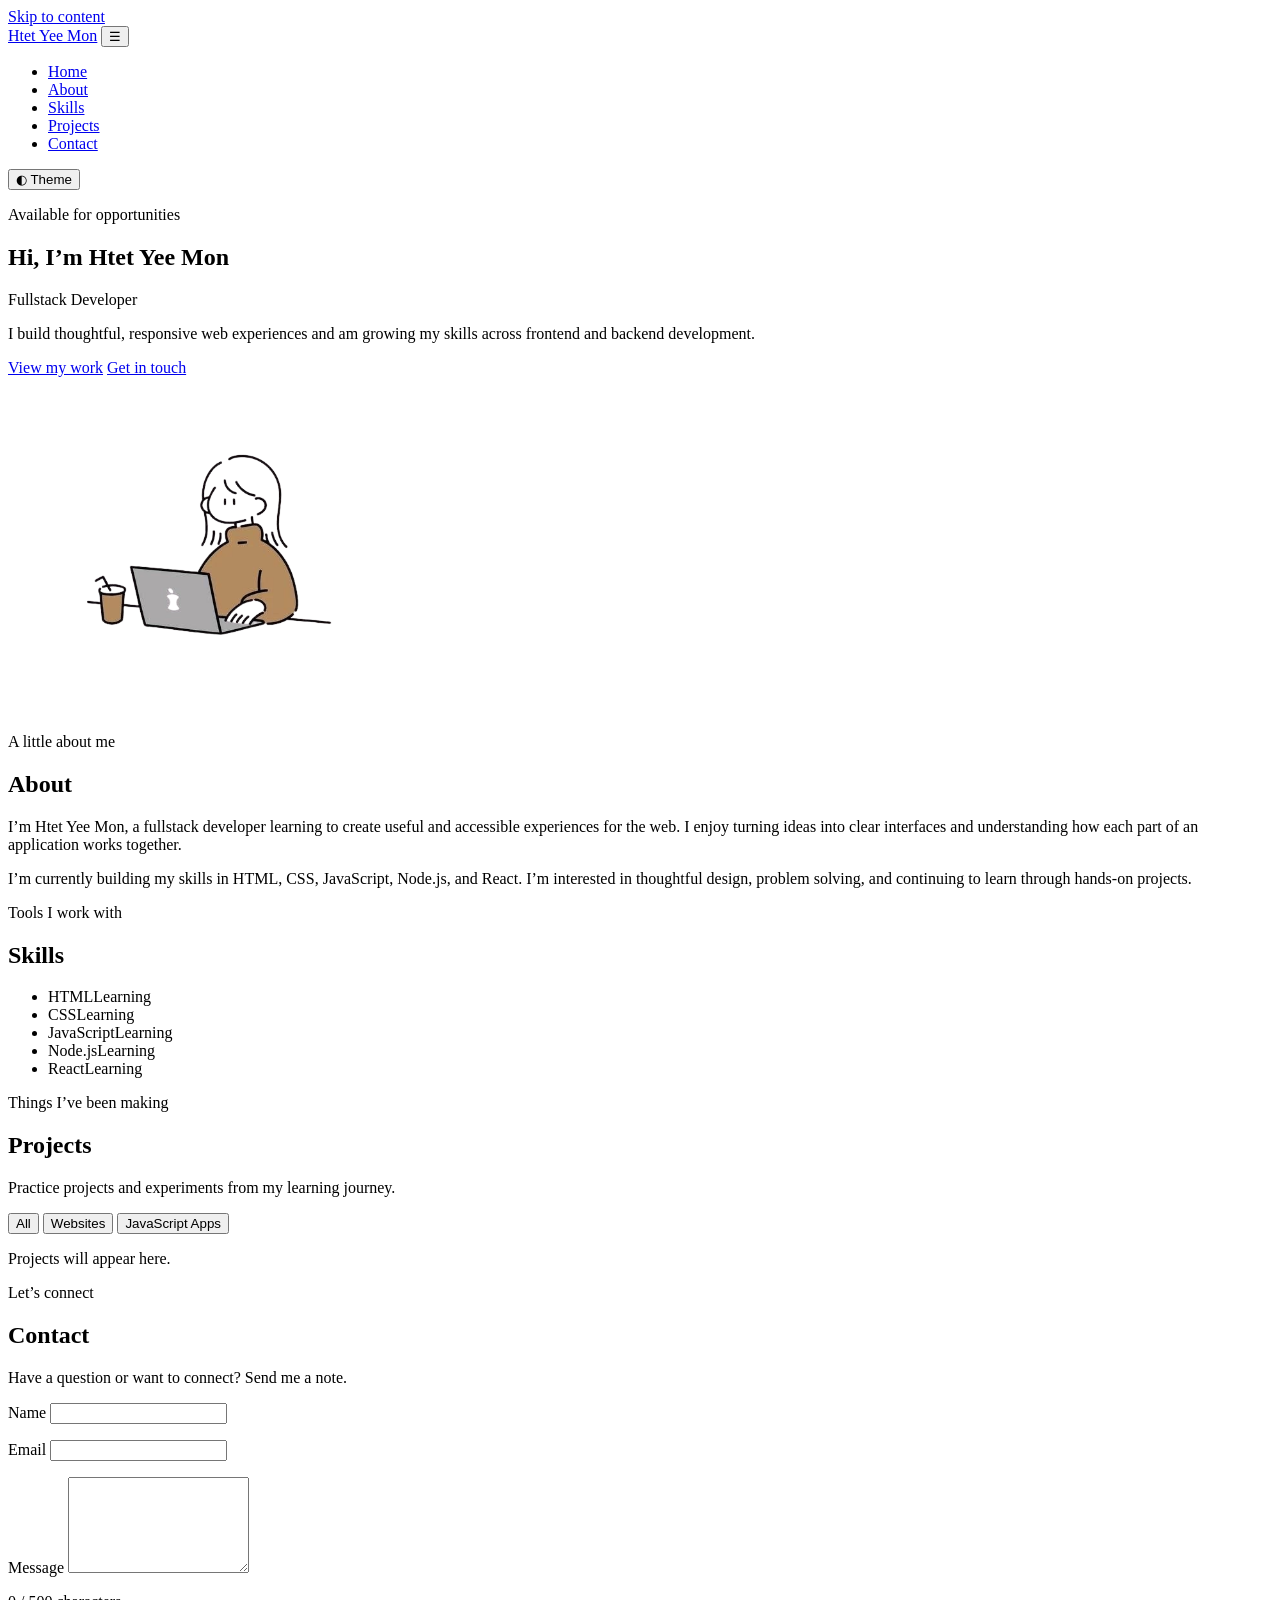
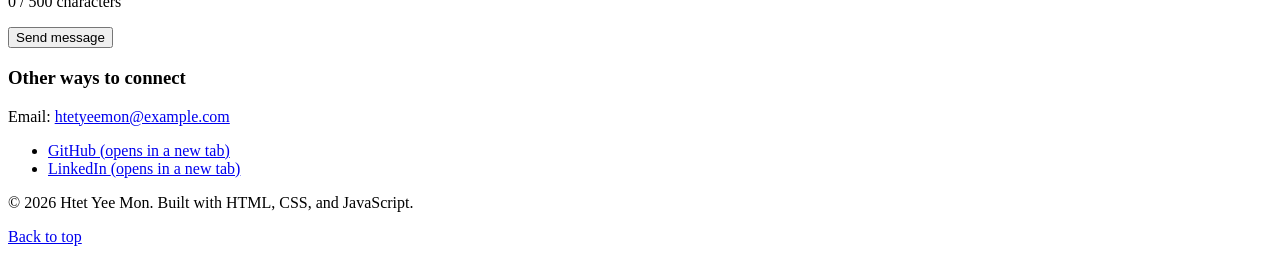
==== index.html @ c868bb6d "html first draft" ====
<!doctype html>
<html lang="en">
  <head>
    <meta charset="utf-8">
    <meta name="viewport" content="width=device-width, initial-scale=1">
    <meta name="description" content="The portfolio of Htet Yee Mon, a fullstack developer. Explore selected projects, skills, and ways to get in touch.">
    <meta name="theme-color" content="#ffffff">
    <title>Htet Yee Mon | Fullstack Developer</title>
    <link rel="stylesheet" href="css/style.css">
    <script src="js/main.js" defer></script>
  </head>
  <body>
    <a class="skip-link" href="#main">Skip to content</a>

    <header class="site-header">
      <a class="site-brand" href="#home" aria-label="Htet Yee Mon, home">Htet Yee Mon</a>
      <button class="menu-toggle" type="button" aria-label="Open navigation menu" aria-expanded="false" aria-controls="primary-navigation">
        <span aria-hidden="true">☰</span>
      </button>
      <nav id="primary-navigation" class="primary-navigation" aria-label="Main navigation">
        <ul>
          <li><a href="#home" aria-current="page">Home</a></li>
          <li><a href="#about">About</a></li>
          <li><a href="#skills">Skills</a></li>
          <li><a href="#projects">Projects</a></li>
          <li><a href="#contact">Contact</a></li>
        </ul>
      </nav>
      <button class="theme-toggle" type="button" aria-label="Switch to dark theme" aria-pressed="false">
        <span aria-hidden="true">◐</span>
        <span class="theme-toggle-label">Theme</span>
      </button>
    </header>

    <main id="main">
      <section id="home" class="hero section" aria-labelledby="hero-title">
        <div class="hero-content">
          <p class="availability">Available for opportunities</p>
          <h1 id="hero-title">Hi, I’m Htet Yee Mon</h1>
          <p class="hero-role">Fullstack Developer</p>
          <p class="hero-intro">I build thoughtful, responsive web experiences and am growing my skills across frontend and backend development.</p>
          <div class="hero-actions">
            <a class="button button-primary" href="#projects">View my work</a>
            <a class="button button-secondary" href="#contact">Get in touch</a>
          </div>
        </div>
        <figure class="hero-visual">
          <img src="assets/images/lightmode-avatar.png" alt="Illustration of Htet Yee Mon working at a computer" width="320" height="320">
        </figure>
      </section>

      <section id="about" class="about section" aria-labelledby="about-title">
        <div class="section-heading">
          <p class="eyebrow">A little about me</p>
          <h2 id="about-title">About</h2>
        </div>
        <div class="about-content">
          <p>I’m Htet Yee Mon, a fullstack developer learning to create useful and accessible experiences for the web. I enjoy turning ideas into clear interfaces and understanding how each part of an application works together.</p>
          <p>I’m currently building my skills in HTML, CSS, JavaScript, Node.js, and React. I’m interested in thoughtful design, problem solving, and continuing to learn through hands-on projects.</p>
        </div>
      </section>

      <section id="skills" class="skills section" aria-labelledby="skills-title">
        <div class="section-heading">
          <p class="eyebrow">Tools I work with</p>
          <h2 id="skills-title">Skills</h2>
        </div>
        <ul class="skills-list" aria-label="Technologies and current learning areas">
          <li><span>HTML</span><span class="skill-level">Learning</span></li>
          <li><span>CSS</span><span class="skill-level">Learning</span></li>
          <li><span>JavaScript</span><span class="skill-level">Learning</span></li>
          <li><span>Node.js</span><span class="skill-level">Learning</span></li>
          <li><span>React</span><span class="skill-level">Learning</span></li>
        </ul>
      </section>

      <section id="projects" class="projects section" aria-labelledby="projects-title">
        <div class="section-heading">
          <p class="eyebrow">Things I’ve been making</p>
          <h2 id="projects-title">Projects</h2>
          <p>Practice projects and experiments from my learning journey.</p>
        </div>
        <div class="project-filters" role="group" aria-label="Filter projects by category">
          <button type="button" class="filter-button" data-filter="all" aria-pressed="true">All</button>
          <button type="button" class="filter-button" data-filter="websites" aria-pressed="false">Websites</button>
          <button type="button" class="filter-button" data-filter="javascript-apps" aria-pressed="false">JavaScript Apps</button>
        </div>
        <p class="project-count" aria-live="polite" aria-atomic="true">Projects will appear here.</p>
        <div id="project-list" class="project-grid" aria-live="polite" aria-label="Projects">
          <!-- Project cards will be rendered from the project data in js/main.js. -->
        </div>
      </section>

      <section id="contact" class="contact section" aria-labelledby="contact-title">
        <div class="section-heading">
          <p class="eyebrow">Let’s connect</p>
          <h2 id="contact-title">Contact</h2>
          <p>Have a question or want to connect? Send me a note.</p>
        </div>
        <div class="contact-layout">
          <form id="contact-form" novalidate>
            <div class="form-field">
              <label for="contact-name">Name</label>
              <input id="contact-name" name="name" type="text" autocomplete="name" required minlength="2" aria-describedby="name-error">
              <p class="field-error" id="name-error"></p>
            </div>
            <div class="form-field">
              <label for="contact-email">Email</label>
              <input id="contact-email" name="email" type="email" autocomplete="email" required aria-describedby="email-error">
              <p class="field-error" id="email-error"></p>
            </div>
            <div class="form-field">
              <label for="contact-message">Message</label>
              <textarea id="contact-message" name="message" rows="6" required minlength="20" maxlength="500" aria-describedby="message-error message-count"></textarea>
              <p class="field-hint" id="message-count">0 / 500 characters</p>
              <p class="field-error" id="message-error"></p>
            </div>
            <button class="button button-primary" type="submit">Send message</button>
            <p id="form-status" class="form-status" role="status" aria-live="polite"></p>
          </form>
          <aside class="contact-links" aria-label="Other ways to connect">
            <h3>Other ways to connect</h3>
            <p>Email: <a href="mailto:htetyeemon@example.com">htetyeemon@example.com</a></p>
            <ul class="social-links">
              <li><a href="https://github.com/" target="_blank" rel="noopener noreferrer">GitHub <span class="visually-hidden">(opens in a new tab)</span></a></li>
              <li><a href="https://www.linkedin.com/" target="_blank" rel="noopener noreferrer">LinkedIn <span class="visually-hidden">(opens in a new tab)</span></a></li>
            </ul>
          </aside>
        </div>
      </section>
    </main>

    <footer class="site-footer">
      <p>© <span id="current-year">2026</span> Htet Yee Mon. Built with HTML, CSS, and JavaScript.</p>
      <a href="#home">Back to top</a>
    </footer>
  </body>
</html>
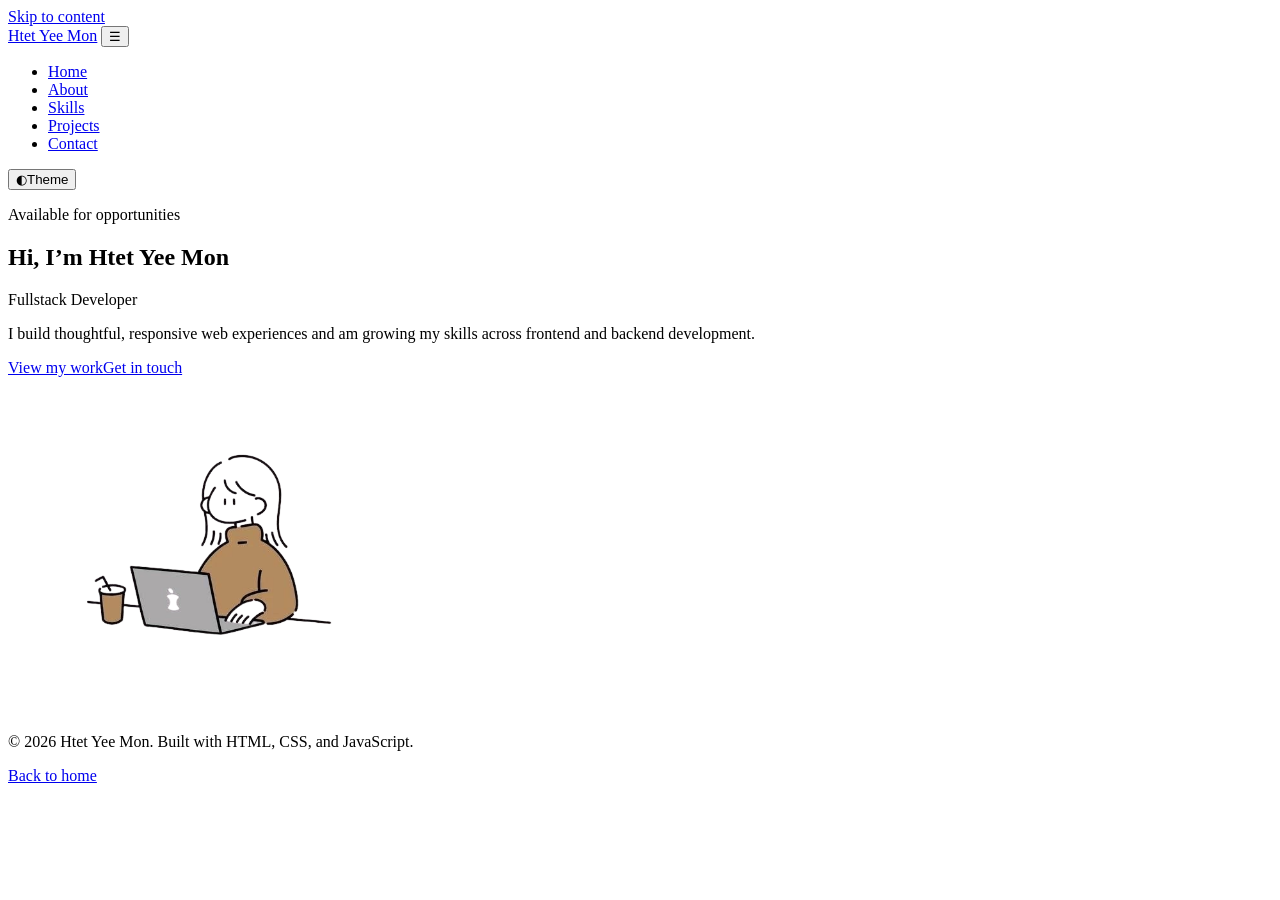
==== commit 95edd8c8: "html refactored" ====
--- a/index.html
+++ b/index.html
@@ -3,136 +3,36 @@
   <head>
     <meta charset="utf-8">
     <meta name="viewport" content="width=device-width, initial-scale=1">
-    <meta name="description" content="The portfolio of Htet Yee Mon, a fullstack developer. Explore selected projects, skills, and ways to get in touch.">
+    <meta name="description" content="The portfolio of Htet Yee Mon, a fullstack developer.">
     <meta name="theme-color" content="#ffffff">
-    <title>Htet Yee Mon | Fullstack Developer</title>
+    <title>Home | Htet Yee Mon</title>
     <link rel="stylesheet" href="css/style.css">
     <script src="js/main.js" defer></script>
   </head>
   <body>
     <a class="skip-link" href="#main">Skip to content</a>
-
     <header class="site-header">
-      <a class="site-brand" href="#home" aria-label="Htet Yee Mon, home">Htet Yee Mon</a>
-      <button class="menu-toggle" type="button" aria-label="Open navigation menu" aria-expanded="false" aria-controls="primary-navigation">
-        <span aria-hidden="true">☰</span>
-      </button>
+      <a class="site-brand" href="index.html" aria-label="Htet Yee Mon, home">Htet Yee Mon</a>
+      <button class="menu-toggle" type="button" aria-label="Open navigation menu" aria-expanded="false" aria-controls="primary-navigation"><span aria-hidden="true">☰</span></button>
       <nav id="primary-navigation" class="primary-navigation" aria-label="Main navigation">
         <ul>
-          <li><a href="#home" aria-current="page">Home</a></li>
-          <li><a href="#about">About</a></li>
-          <li><a href="#skills">Skills</a></li>
-          <li><a href="#projects">Projects</a></li>
-          <li><a href="#contact">Contact</a></li>
+          <li><a href="index.html" aria-current="page">Home</a></li><li><a href="about.html">About</a></li><li><a href="skills.html">Skills</a></li><li><a href="projects.html">Projects</a></li><li><a href="contact.html">Contact</a></li>
         </ul>
       </nav>
-      <button class="theme-toggle" type="button" aria-label="Switch to dark theme" aria-pressed="false">
-        <span aria-hidden="true">◐</span>
-        <span class="theme-toggle-label">Theme</span>
-      </button>
+      <button class="theme-toggle" type="button" aria-label="Switch to dark theme" aria-pressed="false"><span aria-hidden="true">◐</span><span class="theme-toggle-label">Theme</span></button>
     </header>
-
     <main id="main">
-      <section id="home" class="hero section" aria-labelledby="hero-title">
+      <section class="hero section" aria-labelledby="hero-title">
         <div class="hero-content">
           <p class="availability">Available for opportunities</p>
           <h1 id="hero-title">Hi, I’m Htet Yee Mon</h1>
           <p class="hero-role">Fullstack Developer</p>
           <p class="hero-intro">I build thoughtful, responsive web experiences and am growing my skills across frontend and backend development.</p>
-          <div class="hero-actions">
-            <a class="button button-primary" href="#projects">View my work</a>
-            <a class="button button-secondary" href="#contact">Get in touch</a>
-          </div>
+          <div class="hero-actions"><a class="button button-primary" href="projects.html">View my work</a><a class="button button-secondary" href="contact.html">Get in touch</a></div>
         </div>
-        <figure class="hero-visual">
-          <img src="assets/images/lightmode-avatar.png" alt="Illustration of Htet Yee Mon working at a computer" width="320" height="320">
-        </figure>
-      </section>
-
-      <section id="about" class="about section" aria-labelledby="about-title">
-        <div class="section-heading">
-          <p class="eyebrow">A little about me</p>
-          <h2 id="about-title">About</h2>
-        </div>
-        <div class="about-content">
-          <p>I’m Htet Yee Mon, a fullstack developer learning to create useful and accessible experiences for the web. I enjoy turning ideas into clear interfaces and understanding how each part of an application works together.</p>
-          <p>I’m currently building my skills in HTML, CSS, JavaScript, Node.js, and React. I’m interested in thoughtful design, problem solving, and continuing to learn through hands-on projects.</p>
-        </div>
-      </section>
-
-      <section id="skills" class="skills section" aria-labelledby="skills-title">
-        <div class="section-heading">
-          <p class="eyebrow">Tools I work with</p>
-          <h2 id="skills-title">Skills</h2>
-        </div>
-        <ul class="skills-list" aria-label="Technologies and current learning areas">
-          <li><span>HTML</span><span class="skill-level">Learning</span></li>
-          <li><span>CSS</span><span class="skill-level">Learning</span></li>
-          <li><span>JavaScript</span><span class="skill-level">Learning</span></li>
-          <li><span>Node.js</span><span class="skill-level">Learning</span></li>
-          <li><span>React</span><span class="skill-level">Learning</span></li>
-        </ul>
-      </section>
-
-      <section id="projects" class="projects section" aria-labelledby="projects-title">
-        <div class="section-heading">
-          <p class="eyebrow">Things I’ve been making</p>
-          <h2 id="projects-title">Projects</h2>
-          <p>Practice projects and experiments from my learning journey.</p>
-        </div>
-        <div class="project-filters" role="group" aria-label="Filter projects by category">
-          <button type="button" class="filter-button" data-filter="all" aria-pressed="true">All</button>
-          <button type="button" class="filter-button" data-filter="websites" aria-pressed="false">Websites</button>
-          <button type="button" class="filter-button" data-filter="javascript-apps" aria-pressed="false">JavaScript Apps</button>
-        </div>
-        <p class="project-count" aria-live="polite" aria-atomic="true">Projects will appear here.</p>
-        <div id="project-list" class="project-grid" aria-live="polite" aria-label="Projects">
-          <!-- Project cards will be rendered from the project data in js/main.js. -->
-        </div>
-      </section>
-
-      <section id="contact" class="contact section" aria-labelledby="contact-title">
-        <div class="section-heading">
-          <p class="eyebrow">Let’s connect</p>
-          <h2 id="contact-title">Contact</h2>
-          <p>Have a question or want to connect? Send me a note.</p>
-        </div>
-        <div class="contact-layout">
-          <form id="contact-form" novalidate>
-            <div class="form-field">
-              <label for="contact-name">Name</label>
-              <input id="contact-name" name="name" type="text" autocomplete="name" required minlength="2" aria-describedby="name-error">
-              <p class="field-error" id="name-error"></p>
-            </div>
-            <div class="form-field">
-              <label for="contact-email">Email</label>
-              <input id="contact-email" name="email" type="email" autocomplete="email" required aria-describedby="email-error">
-              <p class="field-error" id="email-error"></p>
-            </div>
-            <div class="form-field">
-              <label for="contact-message">Message</label>
-              <textarea id="contact-message" name="message" rows="6" required minlength="20" maxlength="500" aria-describedby="message-error message-count"></textarea>
-              <p class="field-hint" id="message-count">0 / 500 characters</p>
-              <p class="field-error" id="message-error"></p>
-            </div>
-            <button class="button button-primary" type="submit">Send message</button>
-            <p id="form-status" class="form-status" role="status" aria-live="polite"></p>
-          </form>
-          <aside class="contact-links" aria-label="Other ways to connect">
-            <h3>Other ways to connect</h3>
-            <p>Email: <a href="mailto:htetyeemon@example.com">htetyeemon@example.com</a></p>
-            <ul class="social-links">
-              <li><a href="https://github.com/" target="_blank" rel="noopener noreferrer">GitHub <span class="visually-hidden">(opens in a new tab)</span></a></li>
-              <li><a href="https://www.linkedin.com/" target="_blank" rel="noopener noreferrer">LinkedIn <span class="visually-hidden">(opens in a new tab)</span></a></li>
-            </ul>
-          </aside>
-        </div>
+        <figure class="hero-visual"><img src="assets/images/lightmode-avatar.png" alt="Illustration of Htet Yee Mon working at a computer" width="320" height="320"></figure>
       </section>
     </main>
-
-    <footer class="site-footer">
-      <p>© <span id="current-year">2026</span> Htet Yee Mon. Built with HTML, CSS, and JavaScript.</p>
-      <a href="#home">Back to top</a>
-    </footer>
+    <footer class="site-footer"><p>© <span id="current-year">2026</span> Htet Yee Mon. Built with HTML, CSS, and JavaScript.</p><a href="index.html">Back to home</a></footer>
   </body>
 </html>
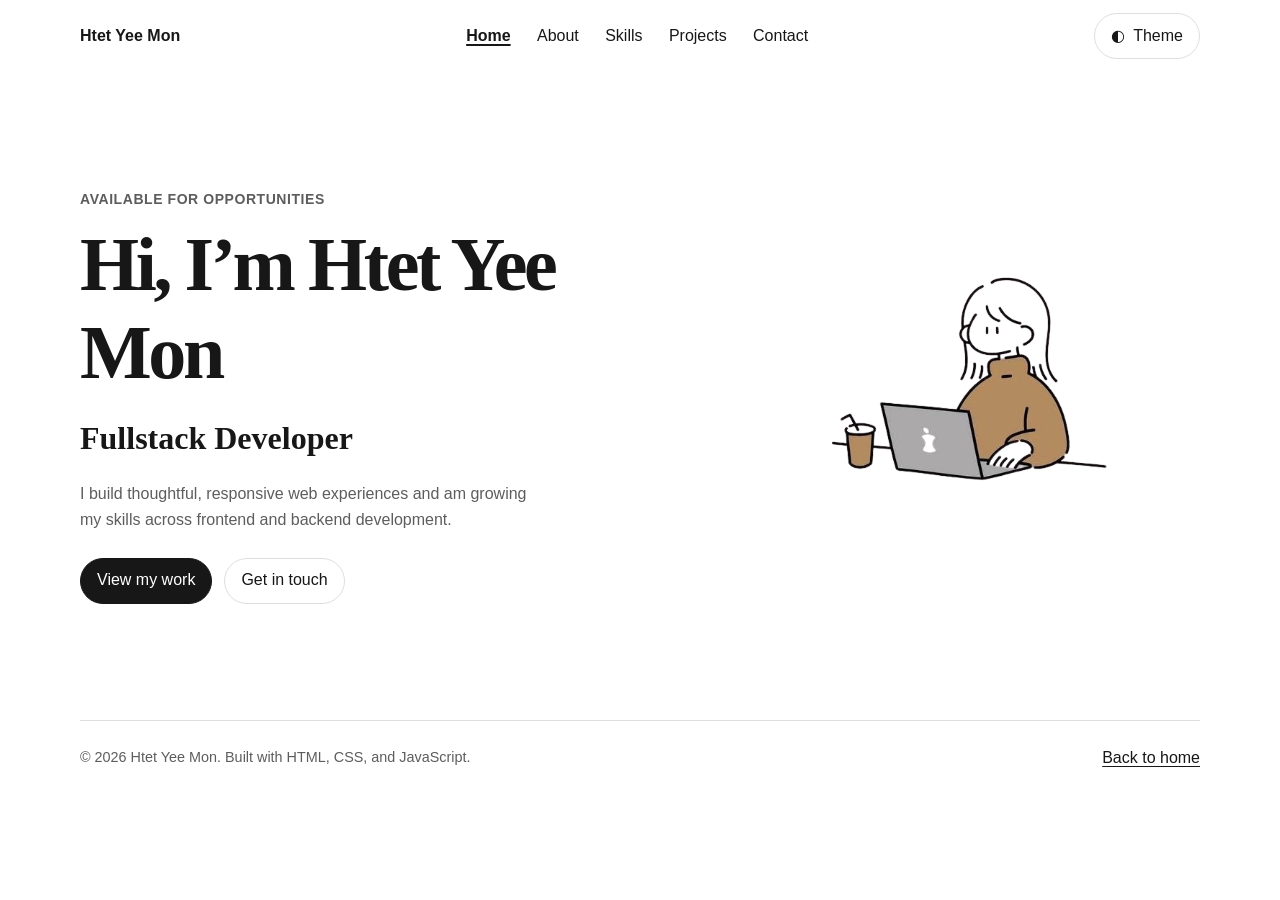
==== commit 8db15de1: "base css style added" ====
--- a/index.html
+++ b/index.html
@@ -6,6 +6,7 @@
     <meta name="description" content="The portfolio of Htet Yee Mon, a fullstack developer.">
     <meta name="theme-color" content="#ffffff">
     <title>Home | Htet Yee Mon</title>
+    <link rel="stylesheet" href="css/base.css">
     <link rel="stylesheet" href="css/style.css">
     <script src="js/main.js" defer></script>
   </head>
--- a/css/base.css
+++ b/css/base.css
@@ -0,0 +1,473 @@
+/* Shared reset, design tokens, typography, and responsive page foundations. */
+:root {
+  color-scheme: light;
+  --color-bg: #fff;
+  --color-surface: #f7f7f5;
+  --color-text: #171717;
+  --color-muted: #5d5d5d;
+  --color-border: #dededb;
+  --color-accent: #171717;
+  --color-accent-text: #fff;
+  --color-focus: #2962ff;
+  --font-body: Arial, Helvetica, sans-serif;
+  --font-display: Georgia, 'Times New Roman', serif;
+  --content-width: 1120px;
+  --page-gutter: clamp(1.25rem, 5vw, 4rem);
+  --radius-sm: 0.5rem;
+  --radius-pill: 999px;
+  --shadow-soft: 0 2px 16px rgb(0 0 0 / 8%);
+}
+
+*,
+*::before,
+*::after {
+  box-sizing: border-box;
+}
+
+html {
+  min-width: 320px;
+  scroll-behavior: smooth;
+  scroll-padding-top: 5rem;
+}
+
+body {
+  min-height: 100vh;
+  margin: 0;
+  background: var(--color-bg);
+  color: var(--color-text);
+  font-family: var(--font-body);
+  font-size: 1rem;
+  line-height: 1.65;
+  text-rendering: optimizeLegibility;
+}
+
+img,
+svg {
+  display: block;
+  max-width: 100%;
+}
+
+img {
+  height: auto;
+}
+
+button,
+input,
+textarea,
+select {
+  font: inherit;
+}
+
+button,
+a {
+  -webkit-tap-highlight-color: transparent;
+}
+
+a {
+  color: inherit;
+  text-underline-offset: 0.2em;
+}
+
+a:hover {
+  text-decoration-thickness: 2px;
+}
+
+:focus-visible {
+  outline: 3px solid var(--color-focus);
+  outline-offset: 3px;
+}
+
+h1,
+h2,
+h3,
+p,
+figure {
+  margin-top: 0;
+}
+
+h1,
+h2,
+h3 {
+  color: var(--color-text);
+  line-height: 1.15;
+}
+
+h1,
+h2 {
+  font-family: var(--font-display);
+}
+
+h1 {
+  margin-bottom: 1rem;
+  font-size: clamp(2.5rem, 7vw, 4.75rem);
+  letter-spacing: -0.045em;
+}
+
+h2 {
+  margin-bottom: 1rem;
+  font-size: clamp(2rem, 5vw, 3rem);
+  letter-spacing: -0.035em;
+}
+
+h3 {
+  font-size: 1.25rem;
+}
+
+p {
+  max-width: 70ch;
+  color: var(--color-muted);
+}
+
+ul {
+  padding-left: 1.25rem;
+}
+
+.visually-hidden {
+  position: absolute;
+  width: 1px;
+  height: 1px;
+  padding: 0;
+  overflow: hidden;
+  clip: rect(0, 0, 0, 0);
+  white-space: nowrap;
+  border: 0;
+}
+
+.skip-link {
+  position: fixed;
+  z-index: 10;
+  top: 0.75rem;
+  left: 0.75rem;
+  padding: 0.65rem 1rem;
+  transform: translateY(-160%);
+  border-radius: var(--radius-sm);
+  background: var(--color-accent);
+  color: var(--color-accent-text);
+}
+
+.skip-link:focus {
+  transform: translateY(0);
+}
+
+.site-header,
+main,
+.site-footer {
+  width: min(100% - (2 * var(--page-gutter)), var(--content-width));
+  margin-inline: auto;
+}
+
+.site-header {
+  display: flex;
+  min-height: 4.5rem;
+  align-items: center;
+  justify-content: space-between;
+  gap: 1rem;
+}
+
+.site-brand {
+  flex: 0 0 auto;
+  color: var(--color-text);
+  font-weight: 700;
+  text-decoration: none;
+}
+
+.primary-navigation ul,
+.social-links {
+  display: flex;
+  flex-wrap: wrap;
+  align-items: center;
+  gap: 0.5rem 1.25rem;
+  margin: 0;
+  padding: 0;
+  list-style: none;
+}
+
+.primary-navigation a {
+  display: inline-block;
+  padding: 0.45rem 0.2rem;
+  text-decoration: none;
+}
+
+.primary-navigation a[aria-current='page'] {
+  font-weight: 700;
+  text-decoration: underline;
+  text-decoration-thickness: 2px;
+}
+
+.menu-toggle {
+  display: none;
+}
+
+.theme-toggle,
+.menu-toggle,
+.button,
+.filter-button {
+  min-height: 2.75rem;
+  border: 1px solid var(--color-border);
+  border-radius: var(--radius-pill);
+  background: var(--color-bg);
+  color: var(--color-text);
+  cursor: pointer;
+}
+
+.theme-toggle,
+.button,
+.filter-button {
+  display: inline-flex;
+  align-items: center;
+  justify-content: center;
+  gap: 0.5rem;
+  padding: 0.55rem 1rem;
+  text-decoration: none;
+}
+
+.theme-toggle:hover,
+.filter-button:hover,
+.button-secondary:hover {
+  background: var(--color-surface);
+}
+
+.section {
+  padding-block: clamp(3.5rem, 9vw, 7rem);
+}
+
+.section-heading {
+  margin-bottom: 2rem;
+}
+
+.eyebrow,
+.availability {
+  margin-bottom: 0.6rem;
+  color: var(--color-muted);
+  font-size: 0.875rem;
+  font-weight: 700;
+  letter-spacing: 0.04em;
+  text-transform: uppercase;
+}
+
+.hero {
+  display: grid;
+  min-height: min(72vh, 720px);
+  grid-template-columns: minmax(0, 1.1fr) minmax(220px, 0.9fr);
+  align-items: center;
+  gap: clamp(2rem, 7vw, 6rem);
+}
+
+.hero-role {
+  margin-bottom: 1rem;
+  color: var(--color-text);
+  font-family: var(--font-display);
+  font-size: clamp(1.5rem, 3vw, 2rem);
+  font-weight: 700;
+}
+
+.hero-intro {
+  max-width: 52ch;
+}
+
+.hero-actions {
+  display: flex;
+  flex-wrap: wrap;
+  gap: 0.75rem;
+  margin-top: 1.5rem;
+}
+
+.button-primary {
+  border-color: var(--color-accent);
+  background: var(--color-accent);
+  color: var(--color-accent-text);
+}
+
+.button-primary:hover {
+  opacity: 0.82;
+}
+
+.hero-visual {
+  display: grid;
+  min-height: 240px;
+  place-items: center;
+}
+
+.hero-visual img {
+  width: min(100%, 360px);
+  aspect-ratio: 1;
+  border-radius: 1.25rem;
+  object-fit: cover;
+}
+
+.about-content {
+  max-width: 72ch;
+}
+
+.skills-list {
+  display: grid;
+  grid-template-columns: repeat(auto-fit, minmax(min(100%, 190px), 1fr));
+  gap: 0.75rem;
+  margin: 0;
+  padding: 0;
+  list-style: none;
+}
+
+.skills-list li,
+.project-card,
+.contact-links {
+  padding: 1.25rem;
+  border: 1px solid var(--color-border);
+  border-radius: var(--radius-sm);
+  background: var(--color-surface);
+}
+
+.skills-list li {
+  display: flex;
+  align-items: center;
+  justify-content: space-between;
+  gap: 1rem;
+}
+
+.skill-level {
+  color: var(--color-muted);
+  font-size: 0.875rem;
+}
+
+.project-filters {
+  display: flex;
+  flex-wrap: wrap;
+  gap: 0.5rem;
+  margin-bottom: 1rem;
+}
+
+.filter-button[aria-pressed='true'] {
+  border-color: var(--color-accent);
+  background: var(--color-accent);
+  color: var(--color-accent-text);
+}
+
+.project-grid {
+  display: grid;
+  grid-template-columns: repeat(auto-fit, minmax(min(100%, 250px), 1fr));
+  gap: 1rem;
+}
+
+.contact-layout {
+  display: grid;
+  grid-template-columns: minmax(0, 1.4fr) minmax(220px, 0.8fr);
+  align-items: start;
+  gap: clamp(2rem, 6vw, 5rem);
+}
+
+.form-field {
+  margin-bottom: 1.25rem;
+}
+
+.form-field label {
+  display: block;
+  margin-bottom: 0.4rem;
+  color: var(--color-text);
+  font-weight: 700;
+}
+
+.form-field input,
+.form-field textarea {
+  display: block;
+  width: 100%;
+  min-height: 2.8rem;
+  padding: 0.7rem 0.8rem;
+  border: 1px solid var(--color-border);
+  border-radius: var(--radius-sm);
+  background: var(--color-bg);
+  color: var(--color-text);
+}
+
+.form-field textarea {
+  resize: vertical;
+}
+
+.field-error {
+  margin: 0.35rem 0 0;
+  color: #b42318;
+  font-size: 0.9rem;
+}
+
+.field-hint {
+  margin: 0.35rem 0 0;
+  font-size: 0.9rem;
+}
+
+.social-links {
+  margin-top: 1rem;
+}
+
+.site-footer {
+  display: flex;
+  flex-wrap: wrap;
+  align-items: center;
+  justify-content: space-between;
+  gap: 0.5rem 1rem;
+  padding-block: 1.5rem;
+  border-top: 1px solid var(--color-border);
+}
+
+.site-footer p {
+  margin: 0;
+  font-size: 0.9rem;
+}
+
+@media (max-width: 760px) {
+  .site-header {
+    position: relative;
+    flex-wrap: wrap;
+    padding-block: 0.75rem;
+  }
+
+  .menu-toggle {
+    display: inline-grid;
+    width: 2.75rem;
+    place-items: center;
+    order: 2;
+    padding: 0;
+  }
+
+  .theme-toggle {
+    order: 3;
+  }
+
+  .primary-navigation {
+    flex-basis: 100%;
+    order: 4;
+  }
+
+  .primary-navigation ul {
+    align-items: stretch;
+    flex-direction: column;
+    gap: 0.15rem;
+    padding: 0.5rem 0;
+  }
+
+  .hero {
+    min-height: auto;
+    grid-template-columns: 1fr;
+  }
+
+  .hero-visual {
+    grid-row: 1;
+  }
+
+  .hero-visual img {
+    width: min(70vw, 300px);
+  }
+
+  .contact-layout {
+    grid-template-columns: 1fr;
+  }
+}
+
+@media (prefers-reduced-motion: reduce) {
+  *,
+  *::before,
+  *::after {
+    scroll-behavior: auto !important;
+    animation-duration: 0.01ms !important;
+    animation-iteration-count: 1 !important;
+    transition-duration: 0.01ms !important;
+  }
+}
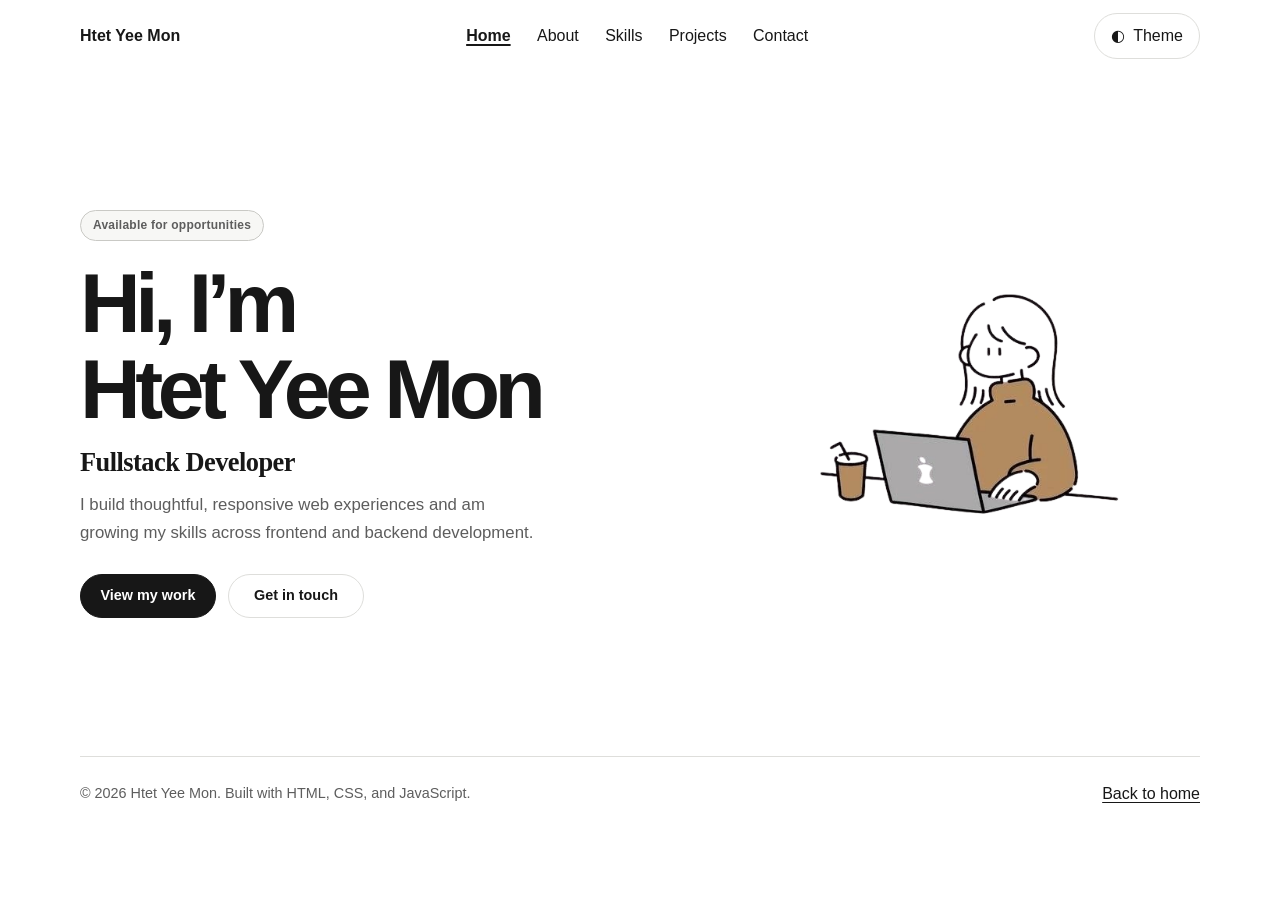
==== commit 12561c20: "home page css applied" ====
--- a/index.html
+++ b/index.html
@@ -8,6 +8,7 @@
     <title>Home | Htet Yee Mon</title>
     <link rel="stylesheet" href="css/base.css">
     <link rel="stylesheet" href="css/style.css">
+    <link rel="stylesheet" href="css/home.css">
     <script src="js/main.js" defer></script>
   </head>
   <body>
@@ -26,7 +27,7 @@
       <section class="hero section" aria-labelledby="hero-title">
         <div class="hero-content">
           <p class="availability">Available for opportunities</p>
-          <h1 id="hero-title">Hi, I’m Htet Yee Mon</h1>
+          <h1 id="hero-title">Hi, I’m <span class="hero-name">Htet Yee Mon</span></h1>
           <p class="hero-role">Fullstack Developer</p>
           <p class="hero-intro">I build thoughtful, responsive web experiences and am growing my skills across frontend and backend development.</p>
           <div class="hero-actions"><a class="button button-primary" href="projects.html">View my work</a><a class="button button-secondary" href="contact.html">Get in touch</a></div>
--- a/css/home.css
+++ b/css/home.css
@@ -0,0 +1,94 @@
+/* Home page presentation */
+.hero {
+  position: relative;
+  min-height: min(76vh, 760px);
+  padding-block: clamp(3.5rem, 9vw, 7rem);
+}
+
+.hero-content {
+  position: relative;
+  z-index: 1;
+  max-width: 650px;
+}
+
+.hero .availability {
+  display: inline-flex;
+  align-items: center;
+  gap: 0.5rem;
+  margin-bottom: 1.25rem;
+  padding: 0.3rem 0.75rem;
+  border: 1px solid #c9c9c5;
+  border-radius: var(--radius-pill);
+  background: var(--color-surface);
+  font-size: 0.75rem;
+  letter-spacing: 0.02em;
+  text-transform: none;
+}
+
+.hero h1 {
+  max-width: none;
+  margin-bottom: 0.75rem;
+  font-family: var(--font-body);
+  font-size: clamp(3rem, 7.5vw, 5.25rem);
+  font-weight: 600;
+  letter-spacing: -0.065em;
+  line-height: 1.02;
+}
+
+.hero-name {
+  white-space: nowrap;
+}
+
+.hero-role {
+  margin-bottom: 0.75rem;
+  font-family: var(--font-display);
+  color: var(--color-text);
+  font-size: clamp(1.35rem, 2.4vw, 1.65rem);
+  font-weight: 700;
+  letter-spacing: -0.02em;
+  line-height: 1.3;
+}
+
+.hero-intro {
+  max-width: 50ch;
+  font-size: 1.05rem;
+}
+
+.hero-actions {
+  margin-top: 1.75rem;
+}
+
+
+.hero-actions .button {
+  min-width: 8.5rem;
+  font-size: 0.9rem;
+  font-weight: 700;
+}
+
+.hero-visual {
+  position: relative;
+  z-index: 0;
+  margin: 0;
+}
+
+.hero-visual img {
+  width: min(100%, 390px);
+  border-radius: 0;
+  object-fit: contain;
+}
+
+@media (max-width: 760px) {
+  .hero {
+    min-height: auto;
+    gap: 1.5rem;
+    padding-top: 2rem;
+  }
+
+  .hero-visual {
+    grid-row: auto;
+  }
+
+  .hero-visual img {
+    width: min(72vw, 300px);
+  }
+}
